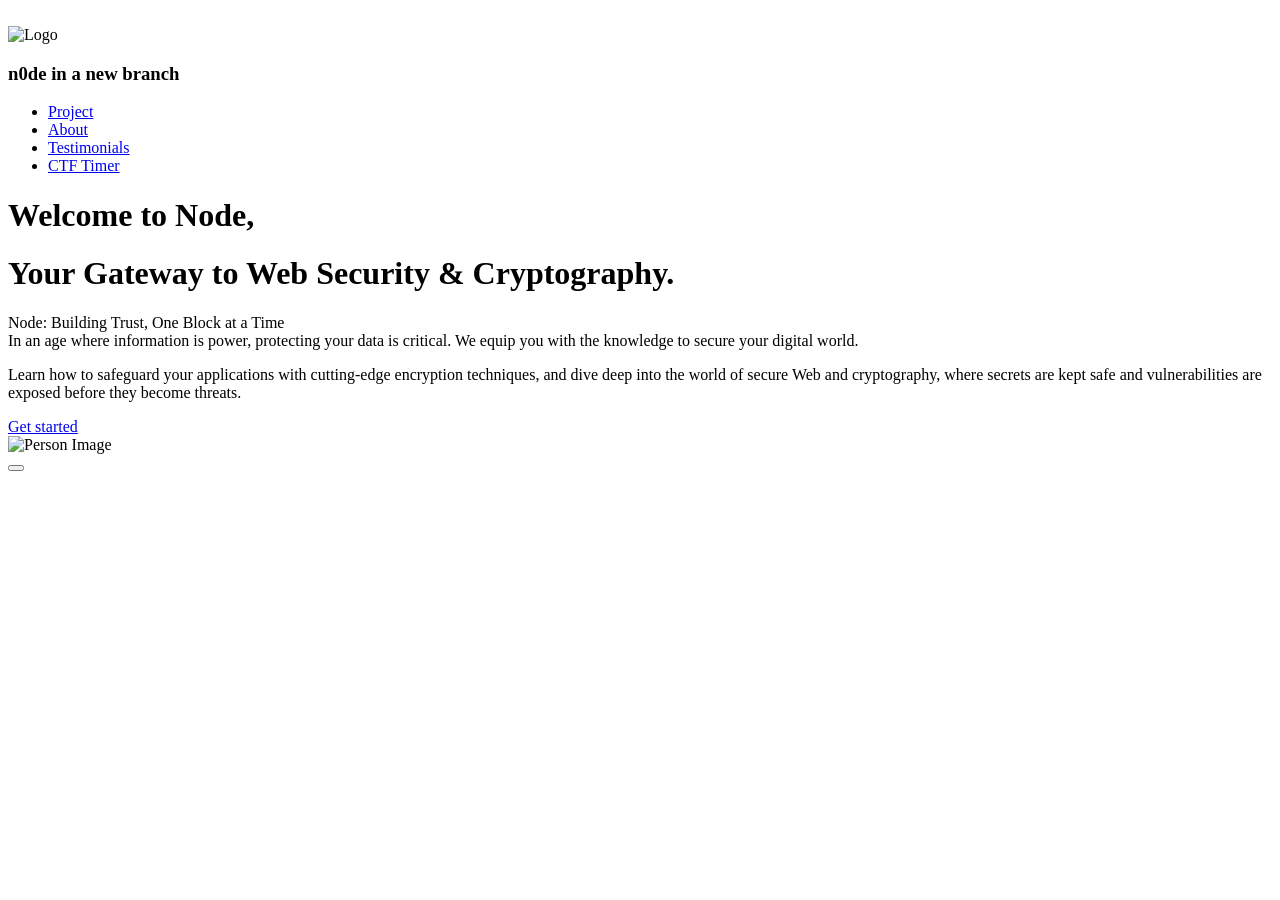
==== index.html @ 6060fb76 "Update index.html" ====
<!DOCTYPE html>
<html lang="en">
  <head>
    <meta charset="UTF-8" />
    <meta http-equiv="X-UA-Compatible" content="IE=edge" />
    <meta name="viewport" content="width=device-width, initial-scale=1.0" />
    <title>Landing Page With Light/Dark Mode</title>
    <link rel="stylesheet" href="style.css" />
  </head>
  <body>
    <main>
      <div class="big-wrapper light">
        <img src="./img/shape.png" alt="" class="shape" />

        <header>
          <div class="container">
            <div class="logo">
              <img src="./img/logo.png" alt="Logo" />
              <h3>n0de in a new branch</h3>
            </div>

            <div class="links">
              <ul>
                <li><a href="#">Project</a></li>
                <li><a href="#">About</a></li>
                <li><a href="#">Testimonials</a></li>
                <li><a href="timer" class="btn">CTF Timer</a></li>
              </ul>
            </div>

            <div class="overlay"></div>

            <div class="hamburger-menu">
              <div class="bar"></div>
            </div>
          </div>
        </header>

        <div class="showcase-area">
          <div class="container">
            <div class="left">
          <div class="big-title">
            <h1>Welcome to Node,</h1>
            <h1>Your Gateway to Web Security & Cryptography.</h1>
          </div>
          <p class="text">
           Node: Building Trust, One Block at a Time <br> In an age where information is power, protecting your data is critical. We equip you with the knowledge to secure your digital world. 
          </p>
          <p class="text">
            Learn how  to safeguard your applications with cutting-edge encryption techniques, and dive deep into the world of secure Web and cryptography, where secrets are kept safe and vulnerabilities are exposed before they become threats.
          </p>

              <div class="cta">
                <a href="#" class="btn">Get started</a>
              </div>
            </div>

            <div class="right">
              <img src="./img/person.png" alt="Person Image" class="person" />
            </div>
          </div>
        </div>

        <div class="bottom-area">
          <div class="container">
            <button class="toggle-btn">
              <i class="far fa-moon"></i>
              <i class="far fa-sun"></i>
            </button>
          </div>
        </div>
      </div>
    </main>

    <!-- JavaScript Files -->

    <script src="https://kit.fontawesome.com/a81368914c.js"></script>
    <script src="./app.js"></script>
<script>const url = new URLSearchParams(location.search).get("r");
  if (r) location.href = r;</script>

  </body>
</html>
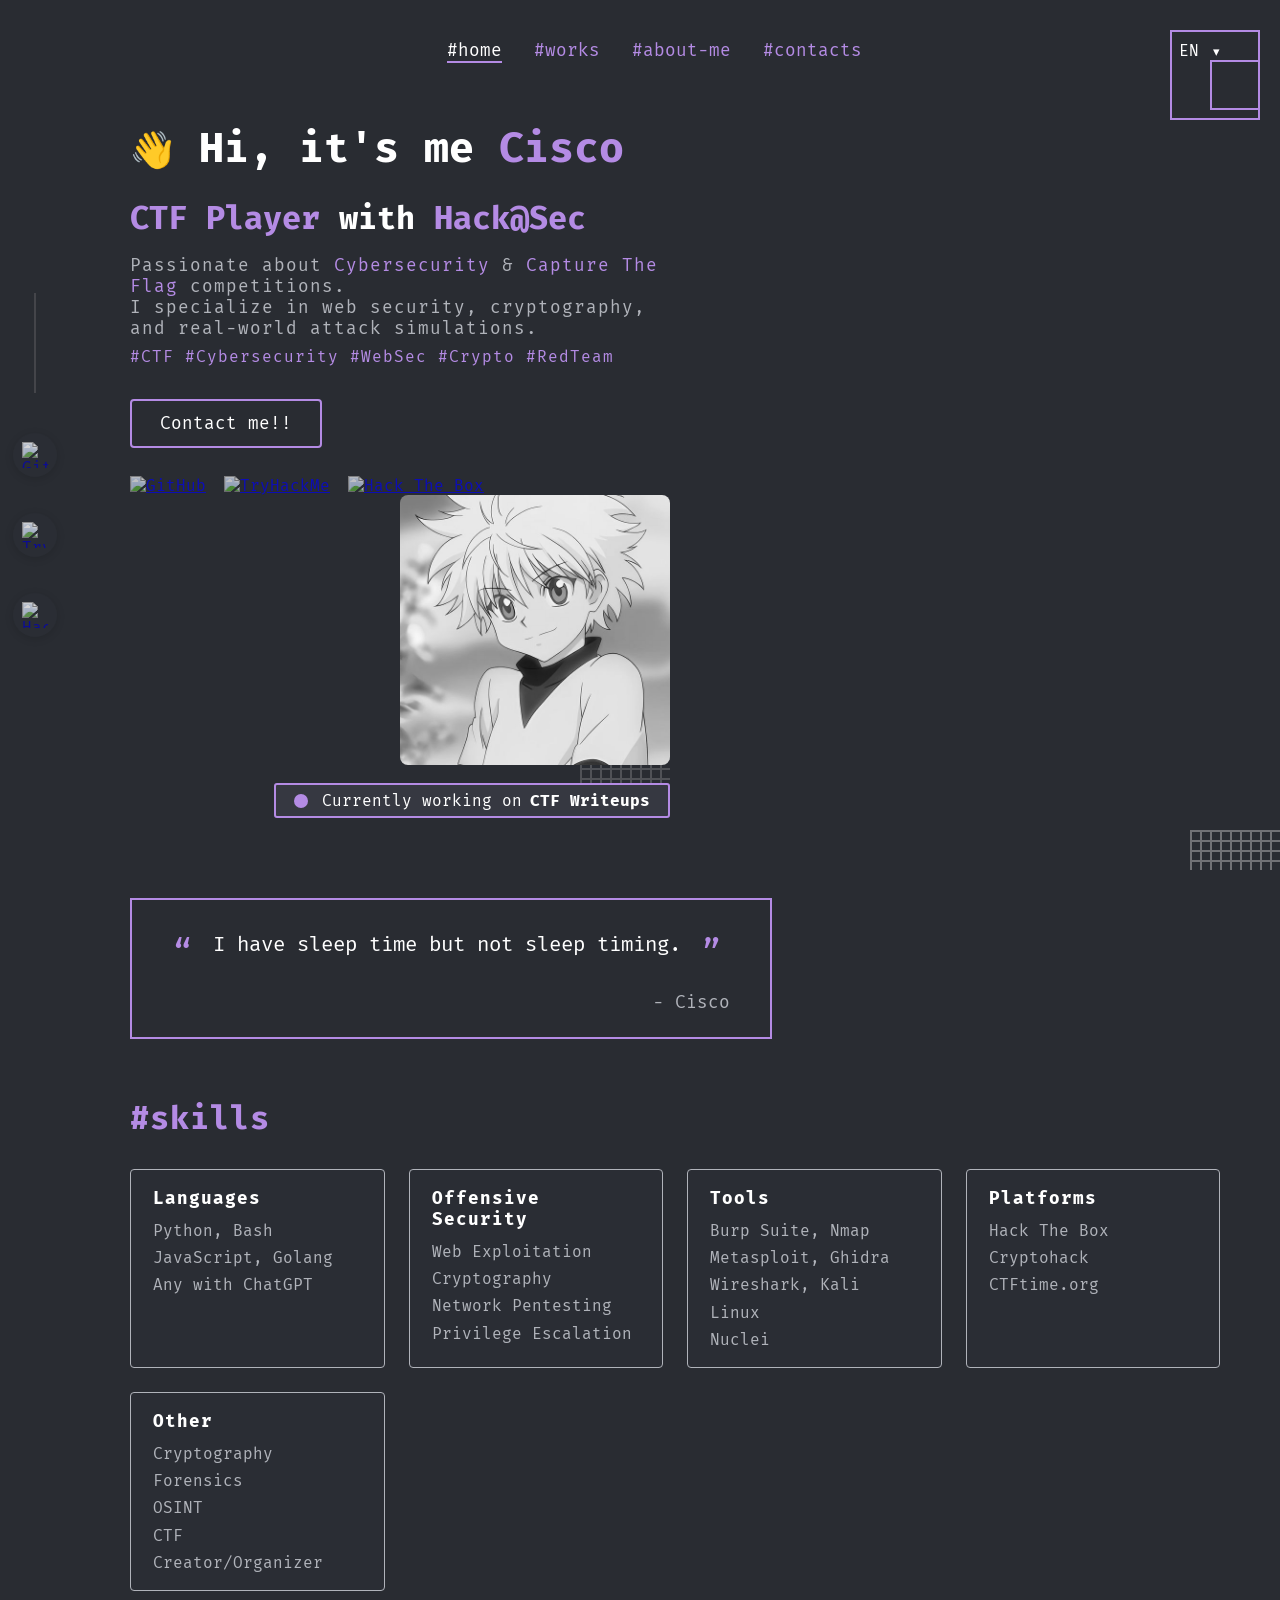
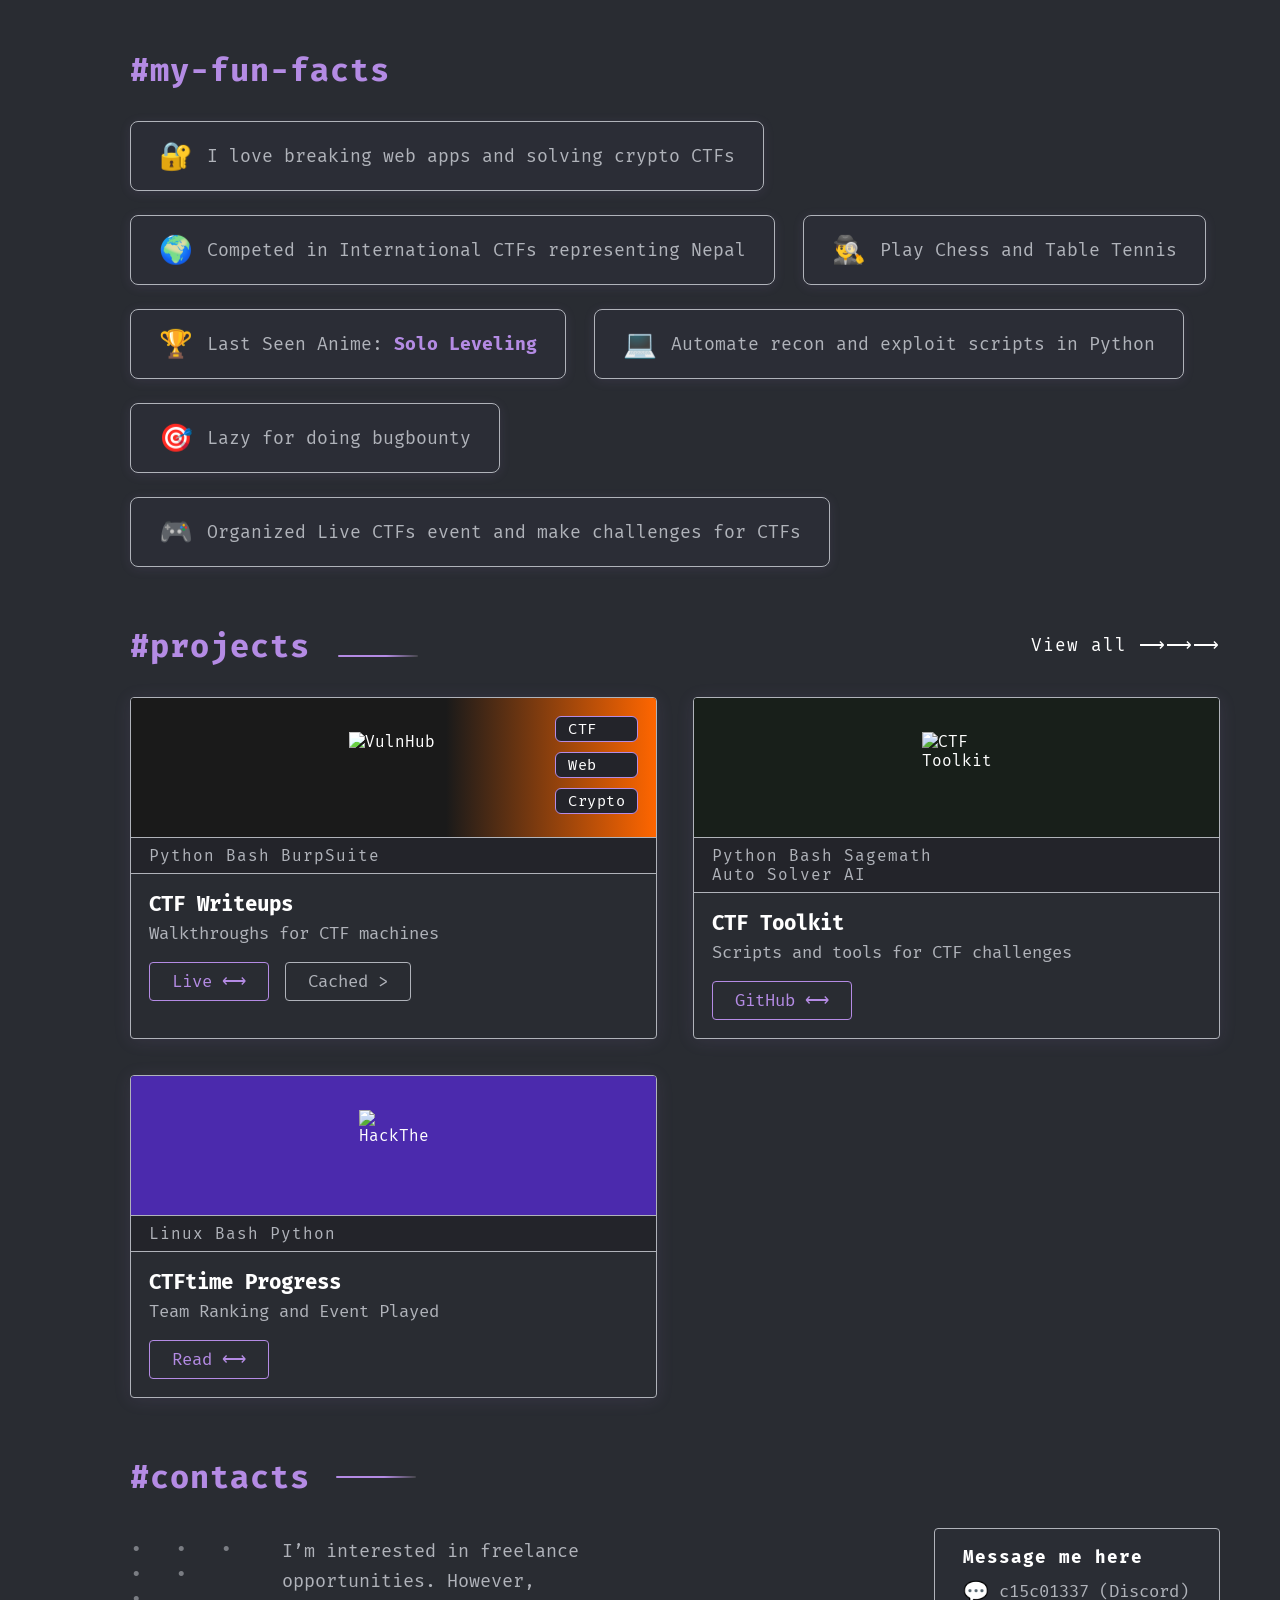
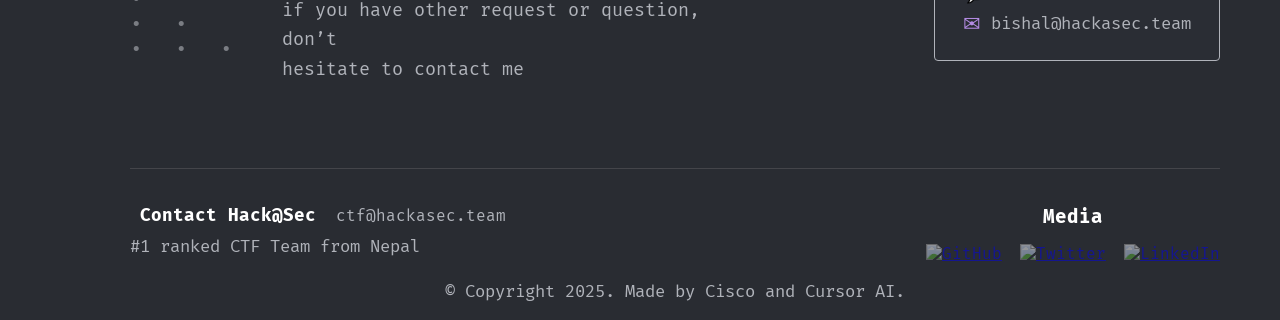
==== commit 6b6926d1: "Portfolio Site" ====
--- a/index.html
+++ b/index.html
@@ -1,83 +1,250 @@
 <!DOCTYPE html>
 <html lang="en">
-  <head>
-    <meta charset="UTF-8" />
-    <meta http-equiv="X-UA-Compatible" content="IE=edge" />
-    <meta name="viewport" content="width=device-width, initial-scale=1.0" />
-    <title>Landing Page With Light/Dark Mode</title>
-    <link rel="stylesheet" href="style.css" />
-  </head>
-  <body>
+<head>
+  <meta charset="UTF-8" />
+  <meta name="viewport" content="width=device-width, initial-scale=1.0" />
+  <title>Portfolio Landing Page</title>
+  <link rel="stylesheet" href="style.css" />
+  <link rel="preconnect" href="https://fonts.googleapis.com">
+  <link rel="preconnect" href="https://fonts.gstatic.com" crossorigin>
+  <link href="https://fonts.googleapis.com/css2?family=Fira+Mono:wght@400;700&display=swap" rel="stylesheet">
+</head>
+<body>
+  <div class="sidebar">
+    <div class="sidebar-line"></div>
+    <div class="sidebar-icons">
+      <a href="#" title="GitHub"><img src="https://cdn.jsdelivr.net/gh/devicons/devicon/icons/github/github-original.svg" alt="GitHub" /></a>
+      <a href="#" title="TryHackMe"><img src="https://cdn.jsdelivr.net/gh/devicons/devicon/icons/linux/linux-original.svg" alt="TryHackMe" /></a>
+      <a href="#" title="Hack The Box"><img src="https://cdn.jsdelivr.net/gh/devicons/devicon/icons/bash/bash-original.svg" alt="Hack The Box" /></a>
+    </div>
+  </div>
+  <div class="main-content">
+    <header>
+      <nav class="navbar">
+        <div class="logo">
+
+        </div>
+        <ul class="nav-links">
+          <li><a href="#" class="active">#home</a></li>
+          <li><a href="#">#works</a></li>
+          <li><a href="#">#about-me</a></li>
+          <li><a href="#">#contacts</a></li>
+        </ul>
+        <div class="lang-select">
+          EN <span class="arrow">&#9662;</span>
+        </div>
+      </nav>
+    </header>
     <main>
-      <div class="big-wrapper light">
-        <img src="./img/shape.png" alt="" class="shape" />
-
-        <header>
-          <div class="container">
-            <div class="logo">
-              <img src="./img/logo.png" alt="Logo" />
-              <h3>n0de in a new branch</h3>
-            </div>
-
-            <div class="links">
-              <ul>
-                <li><a href="#">Project</a></li>
-                <li><a href="#">About</a></li>
-                <li><a href="#">Testimonials</a></li>
-                <li><a href="timer" class="btn">CTF Timer</a></li>
-              </ul>
-            </div>
-
-            <div class="overlay"></div>
-
-            <div class="hamburger-menu">
-              <div class="bar"></div>
-            </div>
-          </div>
-        </header>
-
-        <div class="showcase-area">
-          <div class="container">
-            <div class="left">
-          <div class="big-title">
-            <h1>Welcome to Node,</h1>
-            <h1>Your Gateway to Web Security & Cryptography.</h1>
-          </div>
-          <p class="text">
-           Node: Building Trust, One Block at a Time <br> In an age where information is power, protecting your data is critical. We equip you with the knowledge to secure your digital world. 
-          </p>
-          <p class="text">
-            Learn how  to safeguard your applications with cutting-edge encryption techniques, and dive deep into the world of secure Web and cryptography, where secrets are kept safe and vulnerabilities are exposed before they become threats.
-          </p>
-
-              <div class="cta">
-                <a href="#" class="btn">Get started</a>
+      <section class="hero">
+        <div class="hero-inner">
+          <div class="hero-left">
+            <h1>
+              <span class="wave">👋</span> Hi, it's me <span class="highlight">Cisco</span>
+            </h1>
+            <h2 class="hero-title">
+              <span class="highlight">CTF Player</span> with <span class="highlight">Hack@Sec</span>
+            </h2>
+            <p class="subtitle">Passionate about <span class="highlight">Cybersecurity</span> & <span class="highlight">Capture The Flag</span> competitions.<br>
+              I specialize in web security, cryptography, and real-world attack simulations.<br>
+              <span class="hero-keywords">#CTF #Cybersecurity #WebSec #Crypto #RedTeam</span>
+            </p>
+            <a href="#" class="contact-btn">Contact me!!</a>
+            <div class="hero-social">
+              <a href="#" title="GitHub"><img src="https://cdn.jsdelivr.net/gh/devicons/devicon/icons/github/github-original.svg" alt="GitHub" /></a>
+              <a href="#" title="TryHackMe"><img src="https://cdn.jsdelivr.net/gh/devicons/devicon/icons/linux/linux-original.svg" alt="TryHackMe" /></a>
+              <a href="#" title="Hack The Box"><img src="https://cdn.jsdelivr.net/gh/devicons/devicon/icons/bash/bash-original.svg" alt="Hack The Box" /></a>
+            </div>
+          </div>
+          <div class="hero-right">
+            <div class="decorative-shapes">
+              <div class="shape-rect"></div>
+              <div class="shape-rect small"></div>
+            </div>
+            <img src="image.jpg" alt="Person" class="person-img" />
+            <div class="badge">
+              <span class="badge-dot"></span> Currently working on <b>CTF Writeups</b>
+            </div>
+            <div class="dots"></div>
+          </div>
+        </div>
+      </section>
+      <section class="quote-section">
+        <div class="quote-box">
+          <span class="quote-mark">“</span>
+          <span class="quote-text">I have sleep time but not sleep timing.</span>
+          <span class="quote-mark end">”</span>
+          <div class="quote-author">- Cisco</div>
+        </div>
+      </section>
+      <section class="skills-section" id="skills">
+        <h2 class="section-title"><span class="highlight">#skills</span></h2>
+        <div class="skills-grid">
+          <div class="skill-card">
+            <div class="skill-title">Languages</div>
+            <div class="skill-list">Python, Bash<br>JavaScript, Golang<br>Any with ChatGPT</div>
+          </div>
+          <div class="skill-card">
+            <div class="skill-title">Offensive Security</div>
+            <div class="skill-list">Web Exploitation<br>Cryptography<br>Network Pentesting<br>Privilege Escalation</div>
+          </div>
+          <div class="skill-card">
+            <div class="skill-title">Tools</div>
+            <div class="skill-list">Burp Suite, Nmap<br>Metasploit, Ghidra<br>Wireshark, Kali Linux<br>Nuclei</div>
+          </div>
+          <div class="skill-card">
+            <div class="skill-title">Platforms</div>
+            <div class="skill-list">Hack The Box<br>Cryptohack<br>CTFtime.org</div>
+          </div>
+          <div class="skill-card">
+            <div class="skill-title">Other</div>
+            <div class="skill-list">Cryptography<br>Forensics<br>OSINT<br>CTF Creator/Organizer</div>
+          </div>
+        </div>
+      </section>
+      <section class="fun-facts-section" id="fun-facts">
+        <h2 class="section-title"><span class="highlight">#my-fun-facts</span></h2>
+        <div class="fun-facts-cards">
+          <div class="fun-fact-card">
+            <span class="fun-fact-icon">🔐</span>
+            <span class="fun-fact-text">I love breaking web apps and solving crypto CTFs</span>
+          </div>
+          <div class="fun-fact-card">
+            <span class="fun-fact-icon">🌍</span>
+            <span class="fun-fact-text">Competed in International CTFs representing Nepal</span>
+          </div>
+          <div class="fun-fact-card">
+            <span class="fun-fact-icon">🕵️‍♂️</span>
+            <span class="fun-fact-text">Play Chess and Table Tennis</span>
+          </div>
+          <div class="fun-fact-card">
+            <span class="fun-fact-icon">🏆</span>
+            <span class="fun-fact-text">Last Seen Anime: <b>Solo Leveling</b></span>
+          </div>
+          <div class="fun-fact-card">
+            <span class="fun-fact-icon">💻</span>
+            <span class="fun-fact-text">Automate recon and exploit scripts in Python</span>
+          </div>
+          <div class="fun-fact-card">
+            <span class="fun-fact-icon">🎯</span>
+            <span class="fun-fact-text">Lazy for doing bugbounty</span>
+          </div>
+          <div class="fun-fact-card">
+            <span class="fun-fact-icon">🎮</span>
+            <span class="fun-fact-text">Organized Live CTFs event and make challenges for CTFs</span>
+          </div>
+        </div>
+        <div class="fun-facts-decor">
+          <div class="dots"></div>
+          <div class="decorative-shapes">
+            <div class="shape-rect"></div>
+            <div class="shape-rect small"></div>
+          </div>
+          <div class="dots right"></div>
+        </div>
+      </section>
+      <section class="projects-section" id="projects">
+        <div class="projects-header">
+          <h2 class="section-title"><span class="highlight">#projects</span> <span class="accent-line"></span></h2>
+          <a href="#" class="projects-viewall">View all ⟶⟶⟶</a>
+        </div>
+        <div class="projects-grid">
+          <div class="project-card">
+            <div class="project-image" style="background: linear-gradient(90deg, #1a1a1a 60%, #ff6600 100%); display: flex; align-items: center; justify-content: center;">
+              <img src="https://img.icons8.com/fluency/96/lock-2.png" alt="VulnHub" style="width: 90px; height: 70px; object-fit: contain; filter: brightness(1.2);">
+              <div class="project-badges">
+                <span class="project-badge">CTF</span>
+                <span class="project-badge">Web</span>
+                <span class="project-badge">Crypto</span>
               </div>
             </div>
-
-            <div class="right">
-              <img src="./img/person.png" alt="Person Image" class="person" />
-            </div>
-          </div>
-        </div>
-
-        <div class="bottom-area">
-          <div class="container">
-            <button class="toggle-btn">
-              <i class="far fa-moon"></i>
-              <i class="far fa-sun"></i>
-            </button>
+            <div class="project-stack">Python Bash BurpSuite</div>
+            <div class="project-info">
+              <div class="project-title">CTF Writeups</div>
+              <div class="project-desc">Walkthroughs for CTF machines</div>
+            </div>
+            <div class="project-actions">
+              <a href="#" class="project-btn live">Live ⟷</a>
+              <a href="#" class="project-btn cached">Cached &gt;</a>
+            </div>
+          </div>
+          <div class="project-card">
+            <div class="project-image" style="background: #181f1a; display: flex; align-items: center; justify-content: center;">
+              <img src="https://img.icons8.com/color/96/hacker.png" alt="CTF Toolkit" style="width: 70px; height: 70px;">
+            </div>
+            <div class="project-stack">Python Bash Sagemath<br>Auto Solver AI</div>
+            <div class="project-info">
+              <div class="project-title">CTF Toolkit</div>
+              <div class="project-desc">Scripts and tools for CTF challenges</div>
+            </div>
+            <div class="project-actions">
+              <a href="#" class="project-btn live">GitHub ⟷</a>
+            </div>
+          </div>
+          <div class="project-card">
+            <div class="project-image" style="background: #4b2aad; display: flex; align-items: center; justify-content: center;">
+              <img src="https://img.icons8.com/color/96/anonymous-mask.png" alt="HackTheBox" style="width: 70px; height: 70px;">
+            </div>
+            <div class="project-stack">Linux Bash Python</div>
+            <div class="project-info">
+              <div class="project-title">CTFtime Progress</div>
+              <div class="project-desc">Team Ranking and Event Played</div>
+            </div>
+            <div class="project-actions">
+              <a href="#" class="project-btn live">Read ⟷</a>
+            </div>
+          </div>
+        </div>
+      </section>
+      <section class="contacts-section" id="contacts">
+        <h2 class="section-title contacts-title"><span class="highlight">#contacts</span> <span class="accent-line"></span></h2>
+        <div class="contacts-content">
+          <div class="contacts-dots">
+            <div class="dot-row">•  •  •</div>
+            <div class="dot-row">•  •</div>
+            <div class="dot-row">•</div>
+            <div class="dot-row">•  •</div>
+            <div class="dot-row">•  •  •</div>
+          </div>
+          <div class="contacts-message">
+            I’m interested in freelance opportunities. However,<br>
+            if you have other request or question, don’t<br>
+            hesitate to contact me
+          </div>
+          <div class="contacts-box">
+            <div class="contacts-box-title">Message me here</div>
+            <div class="contacts-box-item">
+              <span class="contacts-icon" style="font-size: 1.2em; vertical-align: middle;">
+                <!-- Using Discord emoji as logo -->
+                <span role="img" aria-label="Discord">💬</span>
+              </span>
+              c15c01337 (Discord)
+            </div>
+            <div class="contacts-box-item"><span class="contacts-icon">&#9993;</span> bishal@hackasec.team</div>
+          </div>
+        </div>
+      </section>
+    </main>
+    <footer class="footer">
+      <div class="footer-content">
+        <div class="footer-left">
+          <div class="footer-logo"><span class="logo-icon"></span>Contact Hack@Sec <span class="footer-email">ctf@hackasec.team</span></div>
+          <div class="footer-desc">#1 ranked CTF Team from Nepal </div>
+        </div>
+        <div class="footer-media">
+          <div class="footer-media-title">Media</div>
+          <div class="footer-media-icons">
+            <a href="https://github.com/c15c01337" target="_blank" rel="noopener"><img src="https://cdn.jsdelivr.net/gh/devicons/devicon/icons/github/github-original.svg" alt="GitHub" /></a>
+            <a href="https://x.com/c15c01337" target="_blank" rel="noopener"><img src="https://cdn.jsdelivr.net/gh/devicons/devicon/icons/twitter/twitter-original.svg" alt="Twitter" /></a>
+            <a href="https://www.linkedin.com/in/c15c01337/" target="_blank" rel="noopener"><img src="https://cdn.jsdelivr.net/gh/devicons/devicon/icons/linkedin/linkedin-original.svg" alt="LinkedIn" /></a>
           </div>
         </div>
       </div>
-    </main>
-
-    <!-- JavaScript Files -->
-
-    <script src="https://kit.fontawesome.com/a81368914c.js"></script>
-    <script src="./app.js"></script>
-<script>const url = new URLSearchParams(location.search).get("r");
-  if (r) location.href = r;</script>
-
-  </body>
+      <div class="footer-copyright">
+        © Copyright 2025. Made by Cisco and Cursor AI.
+      </div>
+    </footer>
+  </div>
+  <script src="app.js"></script>
+</body>
 </html>
--- a/style.css
+++ b/style.css
@@ -0,0 +1,840 @@
+/* Reset and base styles */
+* {
+  margin: 0;
+  padding: 0;
+  box-sizing: border-box;
+}
+
+body {
+  background: #292c32;
+  color: #fff;
+  font-family: 'Fira Mono', 'Consolas', monospace;
+  min-height: 100vh;
+}
+
+/* Sidebar */
+.sidebar {
+  position: fixed;
+  top: 0;
+  left: 0;
+  width: 70px;
+  height: 100vh;
+  background: transparent;
+  display: flex;
+  flex-direction: column;
+  align-items: center;
+  z-index: 10;
+  justify-content: center;
+}
+.sidebar-line {
+  width: 2px;
+  height: 100px;
+  background: #44454a;
+  margin: 30px 0 40px 0;
+}
+.sidebar-icons {
+  display: flex;
+  flex-direction: column;
+  gap: 36px;
+  align-items: center;
+}
+.sidebar-icons a {
+  display: flex;
+  align-items: center;
+  justify-content: center;
+  background: rgba(44, 46, 54, 0.7);
+  border-radius: 50%;
+  width: 44px;
+  height: 44px;
+  transition: background 0.2s, box-shadow 0.2s;
+  box-shadow: 0 2px 8px 0 #0002;
+}
+.sidebar-icons a:hover {
+  background: #b48be4;
+  box-shadow: 0 4px 16px 0 #b48be43a;
+}
+.sidebar-icons a img {
+  width: 26px;
+  height: 26px;
+  opacity: 0.8;
+  transition: opacity 0.2s, filter 0.2s;
+  filter: grayscale(30%);
+}
+.sidebar-icons a:hover img {
+  opacity: 1;
+  filter: grayscale(0%);
+}
+
+/* Main content */
+.main-content {
+  margin-left: 70px;
+  padding: 0 60px;
+}
+
+/* Navbar */
+.navbar {
+  display: flex;
+  align-items: center;
+  justify-content: space-between;
+  padding: 40px 0 0 0;
+}
+.logo {
+  font-weight: bold;
+  font-size: 1.2rem;
+  letter-spacing: 1px;
+  display: flex;
+  align-items: center;
+  gap: 8px;
+}
+.logo-icon {
+  font-size: 1.1em;
+}
+.nav-links {
+  list-style: none;
+  display: flex;
+  gap: 32px;
+}
+.nav-links li a {
+  color: #b48be4;
+  text-decoration: none;
+  font-size: 1.1rem;
+  transition: color 0.2s;
+}
+.nav-links li a.active,
+.nav-links li a:hover {
+  color: #fff;
+  border-bottom: 2px solid #b48be4;
+}
+.lang-select {
+  color: #fff;
+  font-size: 1rem;
+  cursor: pointer;
+  user-select: none;
+}
+.lang-select .arrow {
+  font-size: 0.8em;
+  margin-left: 4px;
+}
+
+/* Hero Section */
+.hero {
+  display: flex;
+  align-items: center;
+  justify-content: space-between;
+  margin-top: 60px;
+  min-height: 420px;
+}
+.hero-left {
+  max-width: 540px;
+}
+.hero-left h1 {
+  font-size: 2.6rem;
+  font-weight: 700;
+  line-height: 1.3;
+  margin-bottom: 24px;
+}
+.highlight {
+  color: #b48be4;
+}
+.subtitle {
+  color: #b0b3ba;
+  font-size: 1.1rem;
+  margin-bottom: 32px;
+  letter-spacing: 1px;
+}
+.contact-btn {
+  display: inline-block;
+  padding: 12px 28px;
+  border: 2px solid #b48be4;
+  color: #fff;
+  background: transparent;
+  border-radius: 4px;
+  font-size: 1.1rem;
+  text-decoration: none;
+  font-family: inherit;
+  transition: background 0.2s, color 0.2s;
+}
+.contact-btn:hover {
+  background: #b48be4;
+  color: #292c32;
+}
+
+.hero-right {
+  position: relative;
+  min-width: 340px;
+  display: flex;
+  flex-direction: column;
+  align-items: flex-end;
+}
+.person-img {
+  width: 270px;
+  border-radius: 8px;
+  filter: grayscale(100%);
+  z-index: 2;
+}
+.decorative-shapes {
+  position: absolute;
+  top: 30px;
+  right: 110px;
+  z-index: 1;
+}
+.shape-rect {
+  width: 90px;
+  height: 90px;
+  border: 2px solid #b48be4;
+  background: transparent;
+  position: absolute;
+  top: 0;
+  left: 0;
+}
+.shape-rect.small {
+  width: 50px;
+  height: 50px;
+  top: 30px;
+  left: 40px;
+  border-color: #b48be4;
+}
+.badge {
+  margin-top: 18px;
+  background: #363841;
+  color: #fff;
+  border: 2px solid #b48be4;
+  padding: 6px 18px;
+  border-radius: 3px;
+  font-size: 1rem;
+  display: flex;
+  align-items: center;
+  gap: 8px;
+  font-family: inherit;
+  z-index: 3;
+}
+.badge-dot {
+  width: 14px;
+  height: 14px;
+  background: #b48be4;
+  border-radius: 50%;
+  display: inline-block;
+  margin-right: 6px;
+}
+.dots {
+  position: absolute;
+  right: 0;
+  bottom: 30px;
+  width: 90px;
+  height: 40px;
+  background: repeating-linear-gradient(90deg, #fff 0 2px, transparent 2px 10px), repeating-linear-gradient(180deg, #fff 0 2px, transparent 2px 10px);
+  opacity: 0.18;
+  z-index: 1;
+}
+
+/* Quote Section */
+.quote-section {
+  margin-top: 80px;
+  display: flex;
+  justify-content: flex-start;
+}
+.quote-box {
+  border: 2px solid #b48be4;
+  padding: 32px 40px 24px 40px;
+  background: transparent;
+  color: #fff;
+  font-size: 1.3rem;
+  position: relative;
+  max-width: 700px;
+  min-width: 320px;
+}
+.quote-mark {
+  color: #b48be4;
+  font-size: 2.2rem;
+  font-family: inherit;
+  vertical-align: top;
+  margin-right: 8px;
+}
+.quote-mark.end {
+  margin-left: 8px;
+}
+.quote-text {
+  font-family: inherit;
+  font-size: 1.3rem;
+  color: #fff;
+}
+.quote-author {
+  text-align: right;
+  margin-top: 18px;
+  color: #b0b3ba;
+  font-size: 1.1rem;
+  font-family: inherit;
+}
+
+/* Enhanced Hero Section */
+.hero-left .wave {
+  font-size: 2.2rem;
+  display: inline-block;
+  animation: wave 1.5s infinite linear alternate;
+  transform-origin: 70% 70%;
+}
+@keyframes wave {
+  0% { transform: rotate(0deg); }
+  20% { transform: rotate(18deg); }
+  40% { transform: rotate(-8deg); }
+  60% { transform: rotate(18deg); }
+  100% { transform: rotate(0deg); }
+}
+.hero-title {
+  font-size: 2rem;
+  font-weight: 700;
+  margin-bottom: 18px;
+  color: #fff;
+}
+.hero-keywords {
+  color: #b48be4;
+  font-size: 1rem;
+  letter-spacing: 1px;
+  margin-top: 8px;
+  display: inline-block;
+}
+.hero-social {
+  margin-top: 28px;
+  display: flex;
+  gap: 18px;
+}
+.hero-social a img {
+  width: 28px;
+  opacity: 0.7;
+  transition: opacity 0.2s, transform 0.2s;
+}
+.hero-social a img:hover {
+  opacity: 1;
+  transform: scale(1.15);
+}
+
+/* Section Titles */
+.section-title {
+  font-size: 2rem;
+  font-weight: 700;
+  margin: 60px 0 32px 0;
+  color: #fff;
+  letter-spacing: 1px;
+}
+
+/* Skills Section */
+.skills-section {
+  margin-top: 40px;
+}
+.skills-grid {
+  display: grid;
+  grid-template-columns: repeat(auto-fit, minmax(220px, 1fr));
+  gap: 24px;
+  margin-bottom: 30px;
+}
+.skill-card {
+  border: 1.5px solid #b0b3ba;
+  border-radius: 4px;
+  padding: 18px 22px 14px 22px;
+  background: rgba(44, 46, 54, 0.7);
+  min-width: 180px;
+  min-height: 90px;
+  transition: box-shadow 0.2s, border 0.2s;
+}
+.skill-card:hover {
+  box-shadow: 0 2px 18px 0 #b48be43a;
+  border: 1.5px solid #b48be4;
+}
+.skill-title {
+  font-weight: 700;
+  color: #fff;
+  font-size: 1.1rem;
+  margin-bottom: 8px;
+  letter-spacing: 1px;
+}
+.skill-list {
+  color: #b0b3ba;
+  font-size: 1rem;
+  line-height: 1.7;
+}
+
+/* Fun Facts Section (Redesigned) */
+.fun-facts-cards {
+  display: flex;
+  flex-wrap: wrap;
+  gap: 24px 28px;
+  margin-bottom: 40px;
+  justify-content: flex-start;
+}
+.fun-fact-card {
+  display: flex;
+  align-items: center;
+  gap: 14px;
+  background: rgba(44, 46, 54, 0.95);
+  border: 1.5px solid #b0b3ba;
+  border-radius: 8px;
+  padding: 18px 28px;
+  min-width: 260px;
+  box-shadow: 0 2px 12px 0 #b48be41a;
+  transition: box-shadow 0.2s, border 0.2s, background 0.2s;
+  font-size: 1.13rem;
+  color: #b0b3ba;
+  font-family: inherit;
+  position: relative;
+}
+.fun-fact-card:hover {
+  border: 1.5px solid #b48be4;
+  background: #2e2f38;
+  color: #fff;
+  box-shadow: 0 4px 24px 0 #b48be43a;
+}
+.fun-fact-icon {
+  font-size: 1.5em;
+  color: #b48be4;
+  flex-shrink: 0;
+}
+.fun-fact-text b {
+  color: #b48be4;
+  font-weight: 700;
+}
+
+/* Sidebar (improved) */
+.sidebar {
+  position: fixed;
+  top: 0;
+  left: 0;
+  width: 70px;
+  height: 100vh;
+  background: transparent;
+  display: flex;
+  flex-direction: column;
+  align-items: center;
+  z-index: 10;
+  justify-content: center;
+}
+.sidebar-line {
+  width: 2px;
+  height: 100px;
+  background: #44454a;
+  margin: 30px 0 40px 0;
+}
+.sidebar-icons {
+  display: flex;
+  flex-direction: column;
+  gap: 36px;
+  align-items: center;
+}
+.sidebar-icons a {
+  display: flex;
+  align-items: center;
+  justify-content: center;
+  background: rgba(44, 46, 54, 0.7);
+  border-radius: 50%;
+  width: 44px;
+  height: 44px;
+  transition: background 0.2s, box-shadow 0.2s;
+  box-shadow: 0 2px 8px 0 #0002;
+}
+.sidebar-icons a:hover {
+  background: #b48be4;
+  box-shadow: 0 4px 16px 0 #b48be43a;
+}
+.sidebar-icons a img {
+  width: 26px;
+  height: 26px;
+  opacity: 0.8;
+  transition: opacity 0.2s, filter 0.2s;
+  filter: grayscale(30%);
+}
+.sidebar-icons a:hover img {
+  opacity: 1;
+  filter: grayscale(0%);
+}
+
+/* Contacts Section */
+.contacts-section {
+  margin-top: 60px;
+  margin-bottom: 0;
+  position: relative;
+}
+.contacts-title {
+  display: flex;
+  align-items: center;
+  gap: 18px;
+}
+.accent-line {
+  display: inline-block;
+  height: 2px;
+  width: 80px;
+  background: linear-gradient(90deg, #b48be4 60%, #44454a 100%);
+  border-radius: 2px;
+  margin-left: 8px;
+}
+.contacts-content {
+  display: flex;
+  align-items: flex-start;
+  gap: 40px;
+  margin-top: 32px;
+  min-height: 180px;
+}
+.contacts-dots {
+  min-width: 60px;
+  margin-top: 10px;
+  color: #b0b3ba;
+  font-size: 1.3rem;
+  line-height: 1.2;
+  opacity: 0.6;
+  font-family: inherit;
+}
+.dot-row {
+  letter-spacing: 0.5em;
+}
+.contacts-message {
+  color: #b0b3ba;
+  font-size: 1.15rem;
+  max-width: 420px;
+  margin-right: 40px;
+  margin-top: 0.5em;
+  line-height: 1.6;
+  font-family: inherit;
+}
+.contacts-box {
+  border: 1.5px solid #b0b3ba;
+  border-radius: 4px;
+  padding: 18px 28px 16px 28px;
+  background: rgba(44, 46, 54, 0.7);
+  min-width: 220px;
+  margin-left: auto;
+  font-family: inherit;
+}
+.contacts-box-title {
+  font-weight: 700;
+  color: #fff;
+  font-size: 1.1rem;
+  margin-bottom: 12px;
+  letter-spacing: 1px;
+}
+.contacts-box-item {
+  color: #b0b3ba;
+  font-size: 1.08rem;
+  margin-bottom: 8px;
+  display: flex;
+  align-items: center;
+  gap: 10px;
+}
+.contacts-icon {
+  font-size: 1.2em;
+  color: #b48be4;
+}
+
+/* Footer */
+.footer {
+  border-top: 1.5px solid #44454a;
+  margin-top: 60px;
+  padding: 36px 0 18px 0;
+  background: transparent;
+  color: #b0b3ba;
+  font-family: inherit;
+}
+.footer-content {
+  display: flex;
+  align-items: flex-start;
+  justify-content: space-between;
+  flex-wrap: wrap;
+  gap: 40px;
+  margin-bottom: 18px;
+}
+.footer-left {
+  display: flex;
+  flex-direction: column;
+  gap: 8px;
+}
+.footer-logo {
+  font-weight: 700;
+  font-size: 1.1rem;
+  color: #fff;
+  display: flex;
+  align-items: center;
+  gap: 10px;
+}
+.footer-email {
+  color: #b0b3ba;
+  font-weight: 400;
+  font-size: 1rem;
+  margin-left: 10px;
+}
+.footer-desc {
+  color: #b0b3ba;
+  font-size: 1.08rem;
+  margin-top: 2px;
+}
+.footer-media {
+  display: flex;
+  flex-direction: column;
+  align-items: center;
+  gap: 10px;
+}
+.footer-media-title {
+  color: #fff;
+  font-size: 1.2rem;
+  font-weight: 700;
+  margin-bottom: 6px;
+}
+.footer-media-icons {
+  display: flex;
+  gap: 18px;
+}
+.footer-media-icons a img {
+  width: 28px;
+  opacity: 0.5;
+  transition: opacity 0.2s, transform 0.2s;
+}
+.footer-media-icons a img:hover {
+  opacity: 1;
+  transform: scale(1.15);
+}
+.footer-copyright {
+  text-align: center;
+  color: #b0b3ba;
+  font-size: 1.08rem;
+  margin-top: 18px;
+}
+
+/* Projects Section */
+.projects-section {
+  margin-top: 60px;
+  margin-bottom: 0;
+}
+.projects-header {
+  display: flex;
+  align-items: center;
+  justify-content: space-between;
+  margin-bottom: 32px;
+}
+.projects-header .section-title {
+  margin: 0;
+}
+.projects-viewall {
+  color: #fff;
+  font-size: 1.1rem;
+  text-decoration: none;
+  margin-left: 24px;
+  transition: color 0.2s;
+  letter-spacing: 1px;
+}
+.projects-viewall:hover {
+  color: #b48be4;
+}
+.projects-grid {
+  display: grid;
+  grid-template-columns: repeat(auto-fit, minmax(340px, 1fr));
+  gap: 36px;
+}
+.project-card {
+  background: transparent;
+  border: 1.5px solid #b0b3ba;
+  border-radius: 4px;
+  display: flex;
+  flex-direction: column;
+  overflow: hidden;
+  min-width: 320px;
+  box-shadow: 0 2px 18px 0 #b48be41a;
+  transition: box-shadow 0.2s, border 0.2s;
+}
+.project-card:hover {
+  border: 1.5px solid #b48be4;
+  box-shadow: 0 4px 24px 0 #b48be43a;
+}
+.project-image {
+  width: 100%;
+  height: 140px;
+  display: flex;
+  align-items: center;
+  justify-content: center;
+  position: relative;
+  border-bottom: 1.5px solid #b0b3ba;
+}
+.project-badges {
+  position: absolute;
+  right: 18px;
+  top: 18px;
+  display: flex;
+  flex-direction: column;
+  gap: 8px;
+}
+.project-badge {
+  background: #23242a;
+  color: #fff;
+  font-size: 0.95rem;
+  border-radius: 6px;
+  padding: 3px 12px;
+  margin-bottom: 2px;
+  border: 1px solid #b48be4;
+  font-family: inherit;
+  letter-spacing: 0.5px;
+}
+.project-stack {
+  background: #23242a;
+  color: #b0b3ba;
+  font-size: 1rem;
+  padding: 8px 18px;
+  border-bottom: 1.5px solid #b0b3ba;
+  font-family: inherit;
+  letter-spacing: 1px;
+}
+.project-info {
+  padding: 18px 18px 0 18px;
+}
+.project-title {
+  font-size: 1.3rem;
+  font-weight: 700;
+  color: #fff;
+  margin-bottom: 6px;
+  font-family: inherit;
+}
+.project-desc {
+  color: #b0b3ba;
+  font-size: 1.08rem;
+  margin-bottom: 10px;
+  font-family: inherit;
+}
+.project-actions {
+  display: flex;
+  gap: 16px;
+  padding: 18px;
+  padding-top: 0;
+}
+.project-btn {
+  display: inline-block;
+  padding: 8px 22px;
+  border: 1.5px solid #b48be4;
+  color: #fff;
+  background: transparent;
+  border-radius: 4px;
+  font-size: 1.08rem;
+  text-decoration: none;
+  font-family: inherit;
+  transition: background 0.2s, color 0.2s, border 0.2s;
+  margin-top: 8px;
+}
+.project-btn.live {
+  border: 1.5px solid #b48be4;
+  color: #b48be4;
+}
+.project-btn.live:hover {
+  background: #b48be4;
+  color: #23242a;
+}
+.project-btn.cached {
+  border: 1.5px solid #b0b3ba;
+  color: #b0b3ba;
+}
+.project-btn.cached:hover {
+  background: #b0b3ba;
+  color: #23242a;
+}
+
+/* Responsive */
+@media (max-width: 900px) {
+  .main-content {
+    padding: 0 20px;
+  }
+  .hero {
+    flex-direction: column;
+    align-items: flex-start;
+    gap: 40px;
+  }
+  .hero-right {
+    align-items: center;
+    min-width: 0;
+  }
+  .skills-grid {
+    grid-template-columns: 1fr 1fr;
+  }
+  .fun-facts-cards {
+    flex-direction: column;
+    gap: 16px;
+  }
+  .contacts-content {
+    flex-direction: column;
+    gap: 24px;
+  }
+  .contacts-box {
+    margin-left: 0;
+    margin-top: 18px;
+  }
+  .footer-content {
+    flex-direction: column;
+    align-items: flex-start;
+    gap: 18px;
+  }
+  .footer-media {
+    align-items: flex-start;
+  }
+  .projects-grid {
+    grid-template-columns: 1fr;
+    gap: 24px;
+  }
+}
+@media (max-width: 600px) {
+  .sidebar {
+    display: none;
+  }
+  .main-content {
+    margin-left: 0;
+    padding: 0 8px;
+  }
+  .navbar {
+    flex-direction: column;
+    gap: 18px;
+    padding-top: 20px;
+  }
+  .hero-left h1 {
+    font-size: 1.5rem;
+  }
+  .person-img {
+    width: 180px;
+  }
+  .quote-box {
+    padding: 18px 10px 12px 10px;
+    font-size: 1rem;
+  }
+  .section-title {
+    font-size: 1.3rem;
+    margin: 32px 0 18px 0;
+  }
+  .fun-facts-section {
+    margin-top: 18px;
+  }
+  .contacts-section {
+    margin-top: 30px;
+  }
+  .contacts-title {
+    font-size: 1.1rem;
+    gap: 8px;
+  }
+  .contacts-content {
+    gap: 10px;
+  }
+  .contacts-message {
+    font-size: 1rem;
+    margin-right: 0;
+  }
+  .contacts-box {
+    padding: 12px 10px 10px 10px;
+    min-width: 0;
+    font-size: 0.95rem;
+  }
+  .footer {
+    padding: 18px 0 10px 0;
+  }
+  .footer-logo {
+    font-size: 1rem;
+  }
+  .footer-media-title {
+    font-size: 1rem;
+  }
+  .footer-media-icons a img {
+    width: 22px;
+  }
+  .fun-fact-card {
+    min-width: 0;
+    padding: 12px 10px;
+    font-size: 1rem;
+  }
+}
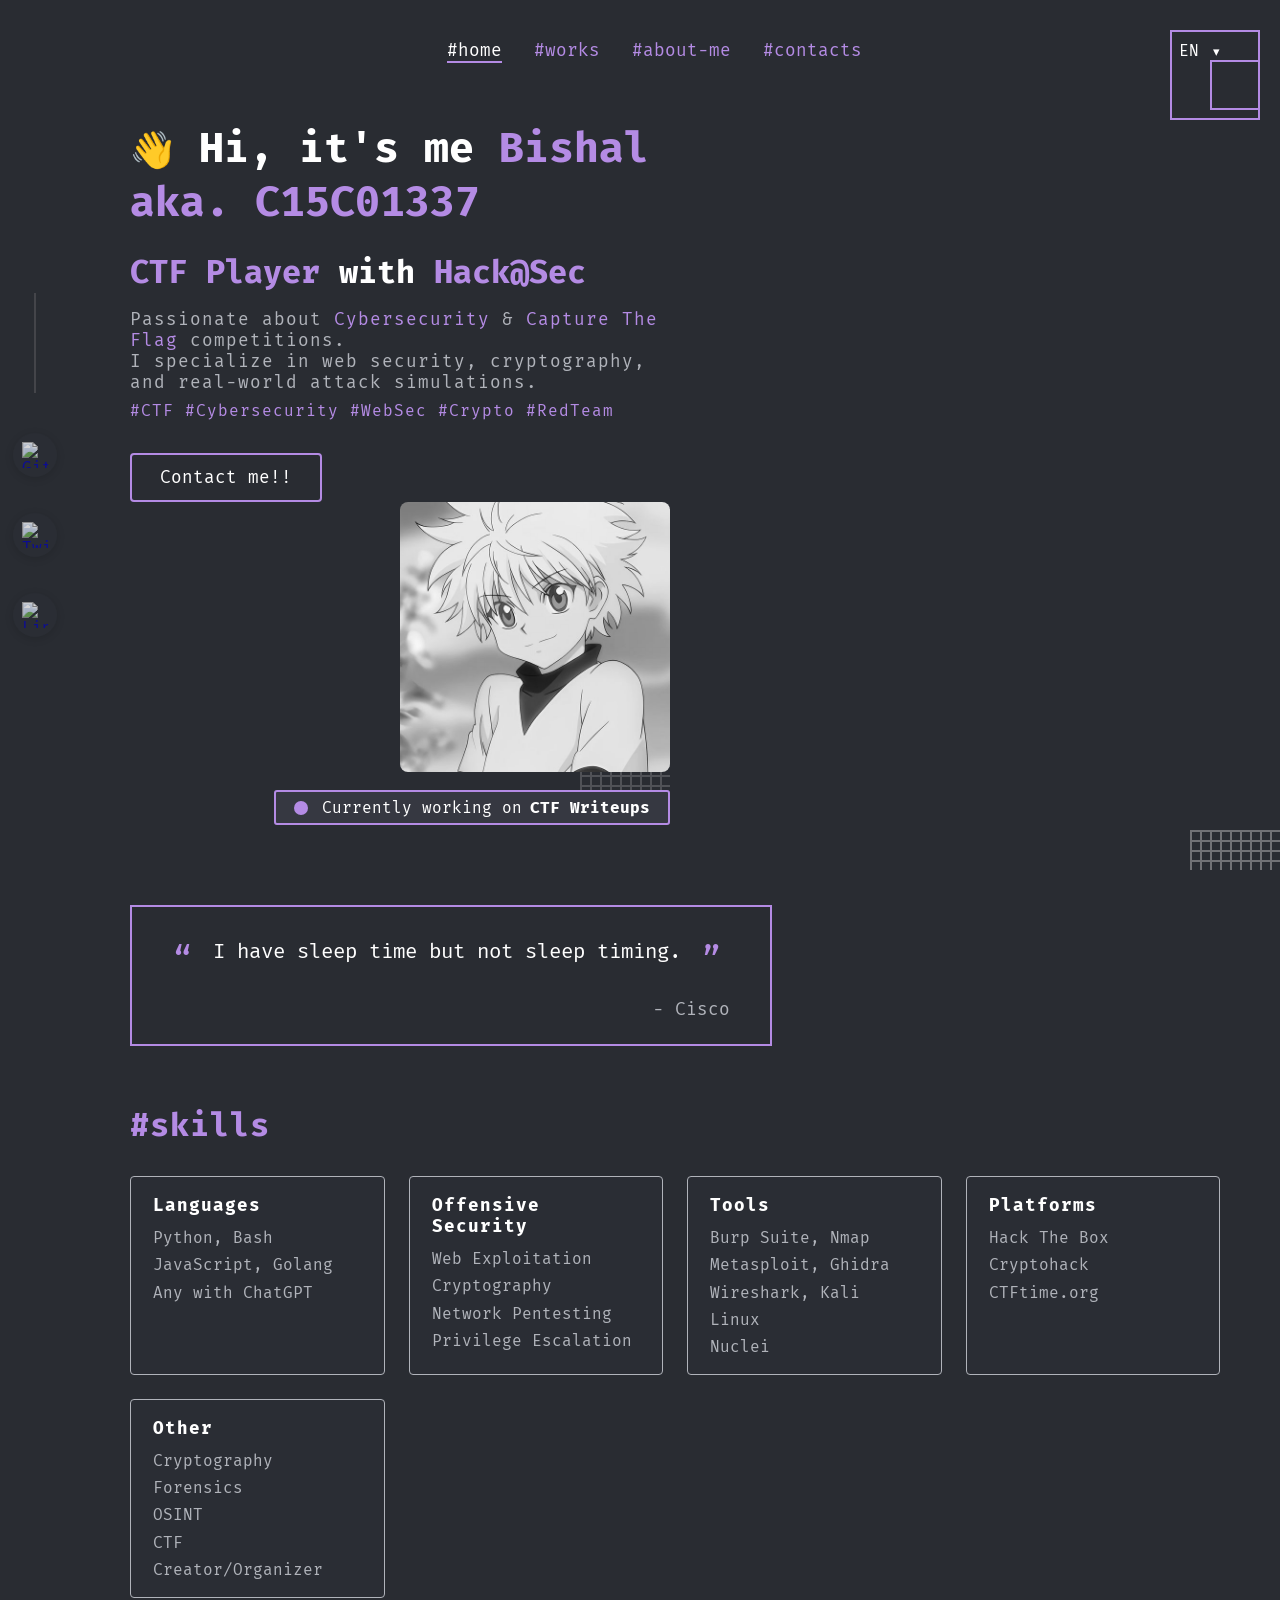
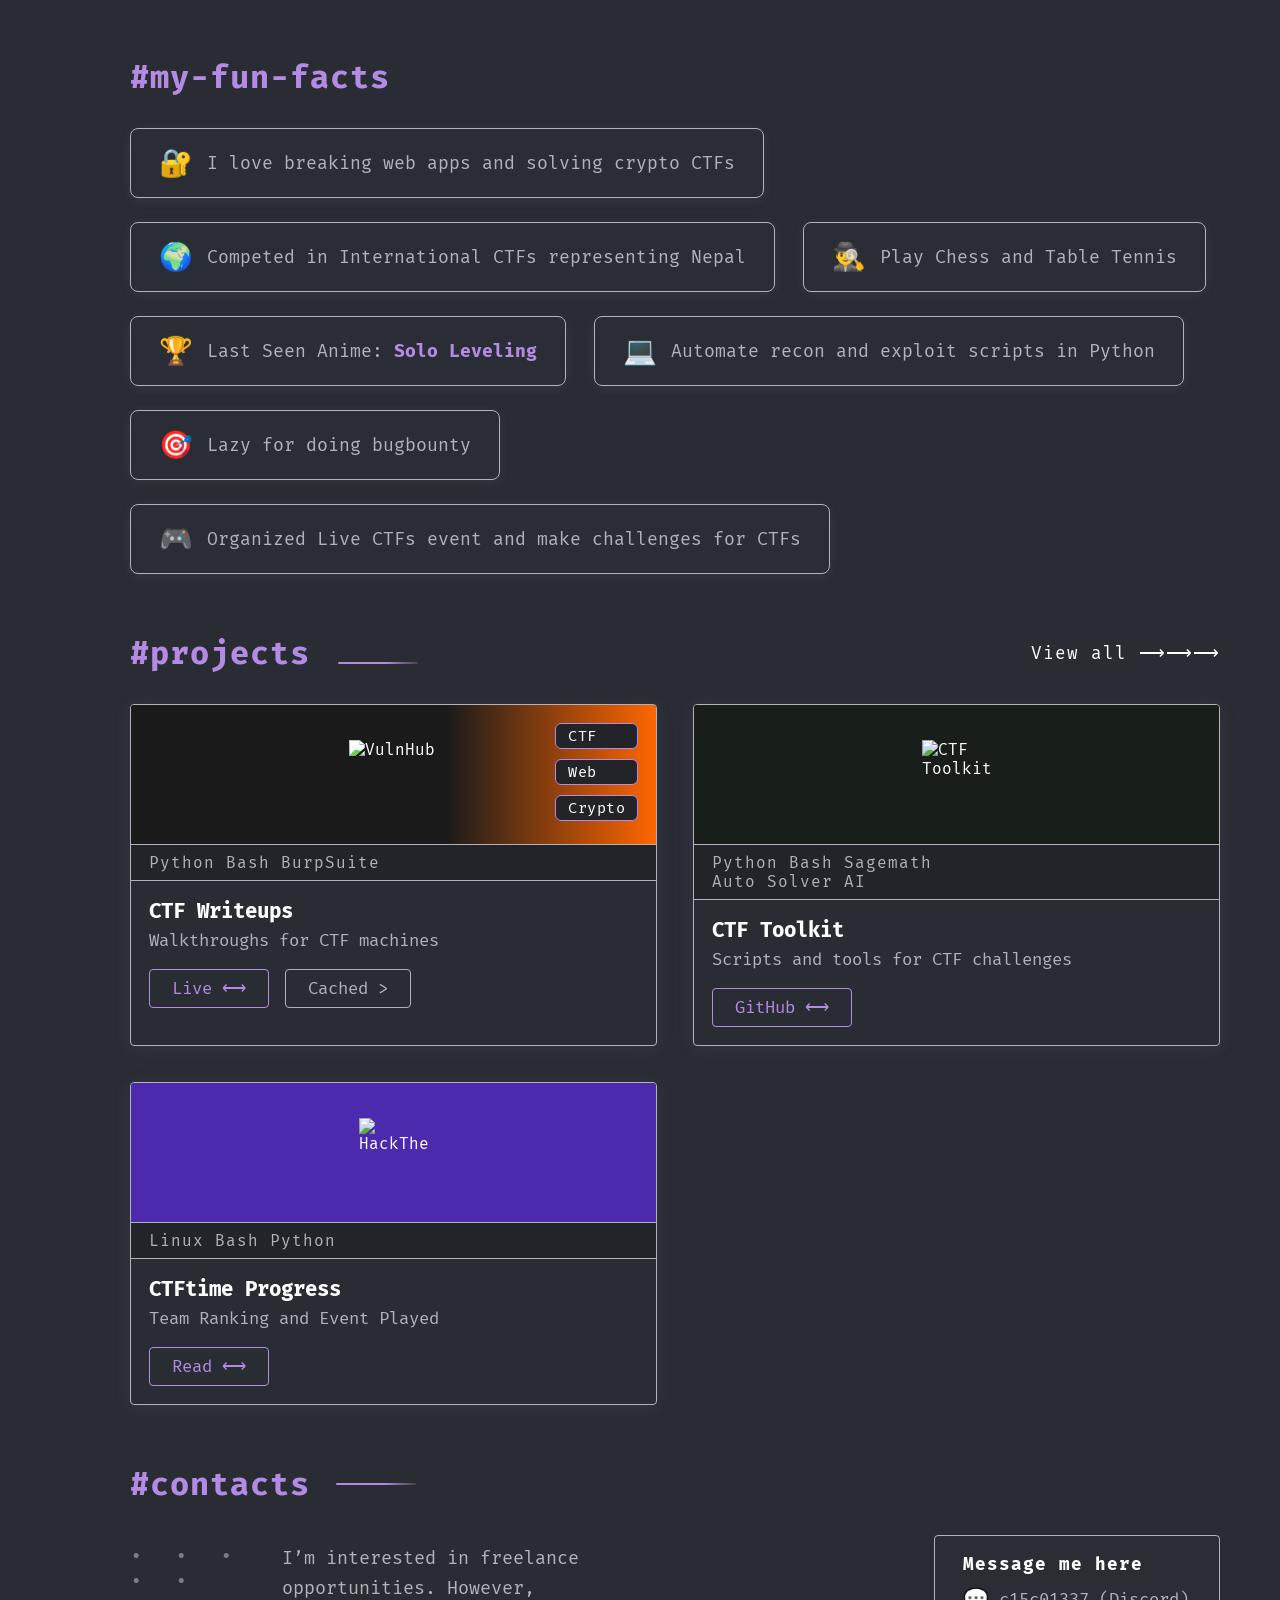
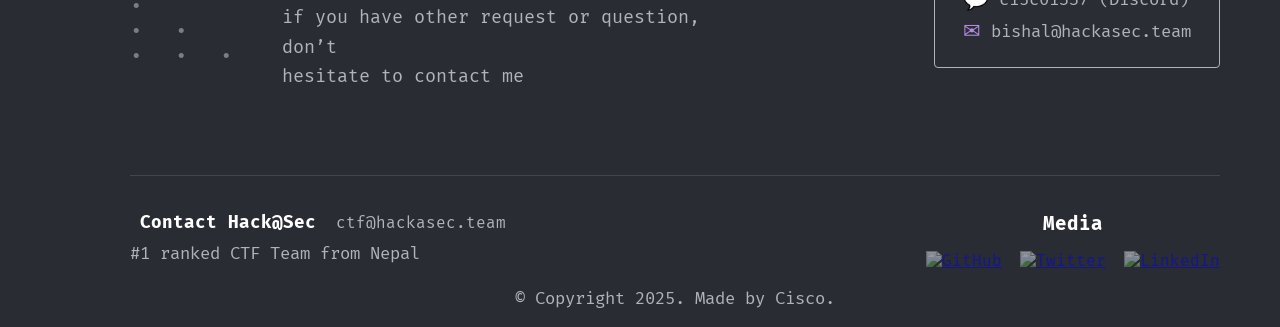
==== commit 5c166a9c: "Update index.html" ====
--- a/index.html
+++ b/index.html
@@ -14,8 +14,8 @@
     <div class="sidebar-line"></div>
     <div class="sidebar-icons">
       <a href="#" title="GitHub"><img src="https://cdn.jsdelivr.net/gh/devicons/devicon/icons/github/github-original.svg" alt="GitHub" /></a>
-      <a href="#" title="TryHackMe"><img src="https://cdn.jsdelivr.net/gh/devicons/devicon/icons/linux/linux-original.svg" alt="TryHackMe" /></a>
-      <a href="#" title="Hack The Box"><img src="https://cdn.jsdelivr.net/gh/devicons/devicon/icons/bash/bash-original.svg" alt="Hack The Box" /></a>
+      <a href="https://x.com/c15c01337" target="_blank" rel="noopener"><img src="https://cdn.jsdelivr.net/gh/devicons/devicon/icons/twitter/twitter-original.svg" alt="Twitter" /></a>
+      <a href="https://www.linkedin.com/in/c15c01337/" target="_blank" rel="noopener"><img src="https://cdn.jsdelivr.net/gh/devicons/devicon/icons/linkedin/linkedin-original.svg" alt="LinkedIn" /></a>
     </div>
   </div>
   <div class="main-content">
@@ -40,7 +40,7 @@
         <div class="hero-inner">
           <div class="hero-left">
             <h1>
-              <span class="wave">👋</span> Hi, it's me <span class="highlight">Cisco</span>
+              <span class="wave">👋</span> Hi, it's me <span class="highlight">Bishal aka. C15C01337</span>
             </h1>
             <h2 class="hero-title">
               <span class="highlight">CTF Player</span> with <span class="highlight">Hack@Sec</span>
@@ -50,11 +50,11 @@
               <span class="hero-keywords">#CTF #Cybersecurity #WebSec #Crypto #RedTeam</span>
             </p>
             <a href="#" class="contact-btn">Contact me!!</a>
-            <div class="hero-social">
+<!--             <div class="hero-social">
               <a href="#" title="GitHub"><img src="https://cdn.jsdelivr.net/gh/devicons/devicon/icons/github/github-original.svg" alt="GitHub" /></a>
               <a href="#" title="TryHackMe"><img src="https://cdn.jsdelivr.net/gh/devicons/devicon/icons/linux/linux-original.svg" alt="TryHackMe" /></a>
               <a href="#" title="Hack The Box"><img src="https://cdn.jsdelivr.net/gh/devicons/devicon/icons/bash/bash-original.svg" alt="Hack The Box" /></a>
-            </div>
+            </div> -->
           </div>
           <div class="hero-right">
             <div class="decorative-shapes">
@@ -241,7 +241,7 @@
         </div>
       </div>
       <div class="footer-copyright">
-        © Copyright 2025. Made by Cisco and Cursor AI.
+        © Copyright 2025. Made by Cisco.
       </div>
     </footer>
   </div>
